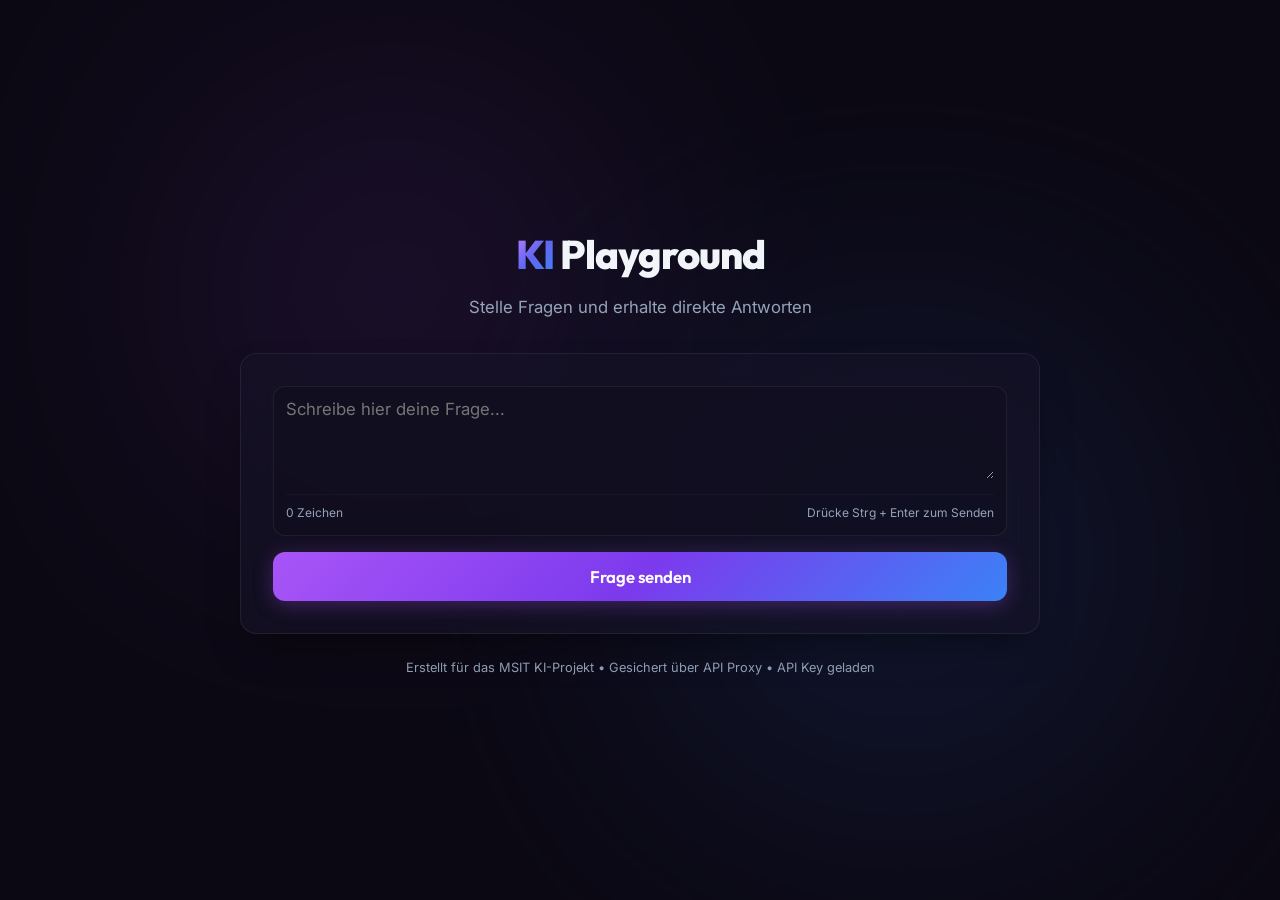
==== public/index.html @ 4498204d "ADDED: Base functionality made by AntiGravity REMOVED: Game Design Document" ====
<!DOCTYPE html>
<html lang="de">
<head>
    <meta charset="UTF-8">
    <meta name="viewport" content="width=device-width, initial-scale=1.0">
    <title>KI Playground</title>
    <!-- Google Fonts: Outfit (headings) & Inter (UI/Body) -->
    <link rel="preconnect" href="https://fonts.googleapis.com">
    <link rel="preconnect" href="https://fonts.gstatic.com" crossorigin>
    <link href="https://fonts.googleapis.com/css2?family=Inter:wght@300;400;500;600&family=Outfit:wght@400;600;700;800&display=swap" rel="stylesheet">
    <link rel="stylesheet" href="style.css">
</head>
<body>
    <div class="background-glow glow-1"></div>
    <div class="background-glow glow-2"></div>

    <div class="container">
        <header>
            <div class="logo">
                <span class="gradient-text">KI</span> Playground
            </div>
            <p class="subtitle">Stelle Fragen und erhalte direkte Antworten</p>
        </header>

        <main class="playground-card">
            <!-- Question Form -->
            <form id="question-form">
                <div class="textarea-wrapper">
                    <textarea 
                        id="question-input" 
                        placeholder="Schreibe hier deine Frage..." 
                        rows="3" 
                        required
                    ></textarea>
                    <div class="textarea-footer">
                        <span id="char-counter">0 Zeichen</span>
                        <span class="shortcut-hint">Drücke Strg + Enter zum Senden</span>
                    </div>
                </div>

                <button type="submit" id="submit-btn" class="primary-btn">
                    <span class="btn-text">Frage senden</span>
                    <div class="spinner hidden"></div>
                </button>
            </form>

            <!-- Results Panel -->
            <div id="result-container" class="result-container hidden">
                <div class="result-header">
                    <h3>Antwort:</h3>
                    <div class="result-actions">
                        <button id="copy-btn" class="action-btn" title="Antwort kopieren">
                            <svg xmlns="http://www.w3.org/2000/svg" width="16" height="16" fill="currentColor" viewBox="0 0 16 16">
                                <path d="M4 1.5H3a2 2 0 0 0-2 2V14a2 2 0 0 0 2 2h10a2 2 0 0 0 2-2V3.5a2 2 0 0 0-2-2h-1v1h1a1 1 0 0 1 1 1V14a1 1 0 0 1-1 1H3a1 1 0 0 1-1-1V3.5a1 1 0 0 1 1-1h1v-1z"/>
                                <path d="M9.5 1a.5.5 0 0 1 .5.5v1a.5.5 0 0 1-.5.5h-3a.5.5 0 0 1-.5-.5v-1a.5.5 0 0 1 .5-.5h3zm-3-1A1.5 1.5 0 0 0 5 1.5v1A1.5 1.5 0 0 0 6.5 4h3A1.5 1.5 0 0 0 11 2.5v-1A1.5 1.5 0 0 0 9.5 0h-3z"/>
                            </svg>
                            Kopieren
                        </button>
                    </div>
                </div>
                <div class="result-body">
                    <div id="response-content" class="response-content"></div>
                </div>
            </div>

            <!-- Error Panel -->
            <div id="error-container" class="error-container hidden">
                <div class="error-header">
                    <svg xmlns="http://www.w3.org/2000/svg" width="20" height="20" fill="currentColor" viewBox="0 0 16 16">
                        <path d="M8 15A7 7 0 1 1 8 1a7 7 0 0 1 0 14zm0 1A8 8 0 1 0 8 0a8 8 0 0 0 0 16z"/>
                        <path d="M7.002 11a1 1 0 1 1 2 0 1 1 0 0 1-2 0zM7.1 4.995a.905.905 0 1 1 1.8 0l-.35 3.507a.552.552 0 0 1-1.1 0L7.1 4.995z"/>
                    </svg>
                    <span>Fehler aufgetreten</span>
                </div>
                <div id="error-message" class="error-message"></div>
                <div id="error-suggestion" class="error-suggestion"></div>
            </div>
        </main>

        <footer>
            <p>Erstellt für das MSIT KI-Projekt &bull; Gesichert über API Proxy &bull; API Key geladen</p>
        </footer>
    </div>

    <script src="app.js"></script>
</body>
</html>
---- public/style.css ----
/* CSS Variables for Premium Design Tokens */
:root {
    --bg-primary: #0b0813;
    --card-bg: rgba(22, 19, 39, 0.65);
    --card-border: rgba(255, 255, 255, 0.07);
    --text-primary: #f1f5f9;
    --text-secondary: #94a3b8;
    --accent-purple: #a855f7;
    --accent-blue: #3b82f6;
    --accent-glow: rgba(168, 85, 247, 0.4);
    --accent-error: #ef4444;
    --accent-success: #10b981;
    --radius-lg: 16px;
    --radius-md: 12px;
    --font-sans: 'Inter', system-ui, -apple-system, sans-serif;
    --font-display: 'Outfit', sans-serif;
    --transition-smooth: all 0.3s cubic-bezier(0.4, 0, 0.2, 1);
}

/* Reset and Core Layout */
* {
    box-sizing: border-box;
    margin: 0;
    padding: 0;
}

body {
    background-color: var(--bg-primary);
    color: var(--text-primary);
    font-family: var(--font-sans);
    line-height: 1.6;
    min-height: 100vh;
    display: flex;
    justify-content: center;
    align-items: center;
    position: relative;
    overflow-x: hidden;
    padding: 20px;
}

/* Futuristic background glows */
.background-glow {
    position: absolute;
    border-radius: 50%;
    filter: blur(140px);
    z-index: 0;
    pointer-events: none;
}

.glow-1 {
    width: 400px;
    height: 400px;
    background: radial-gradient(circle, var(--accent-purple) 0%, rgba(139, 92, 246, 0.1) 70%);
    top: 10%;
    left: 15%;
    opacity: 0.4;
}

.glow-2 {
    width: 500px;
    height: 500px;
    background: radial-gradient(circle, var(--accent-blue) 0%, rgba(59, 130, 246, 0.1) 70%);
    bottom: 10%;
    right: 10%;
    opacity: 0.35;
}

/* Container */
.container {
    width: 100%;
    max-width: 800px;
    z-index: 1;
    display: flex;
    flex-direction: column;
    gap: 24px;
}

/* Header Styles */
header {
    text-align: center;
    margin-bottom: 8px;
}

.logo {
    font-family: var(--font-display);
    font-size: 2.5rem;
    font-weight: 800;
    letter-spacing: -0.025em;
    color: var(--text-primary);
    margin-bottom: 8px;
}

.gradient-text {
    background: linear-gradient(135deg, #c084fc 0%, #6366f1 50%, #3b82f6 100%);
    -webkit-background-clip: text;
    -webkit-text-fill-color: transparent;
    background-clip: text;
}

.subtitle {
    color: var(--text-secondary);
    font-size: 1.05rem;
    font-weight: 400;
}

/* Premium Glassmorphic Card */
.playground-card {
    background: var(--card-bg);
    backdrop-filter: blur(16px);
    -webkit-backdrop-filter: blur(16px);
    border: 1px solid var(--card-border);
    border-radius: var(--radius-lg);
    padding: 32px;
    box-shadow: 0 20px 40px -15px rgba(0, 0, 0, 0.5);
    display: flex;
    flex-direction: column;
    gap: 24px;
    transition: var(--transition-smooth);
}

.playground-card:hover {
    border-color: rgba(255, 255, 255, 0.12);
    box-shadow: 0 25px 50px -12px rgba(0, 0, 0, 0.6), 0 0 40px -5px rgba(168, 85, 247, 0.1);
}

/* Config / Model Selector */
.config-panel {
    display: flex;
    justify-content: flex-start;
    align-items: center;
    border-bottom: 1px solid rgba(255, 255, 255, 0.06);
    padding-bottom: 16px;
}

.input-group {
    display: flex;
    align-items: center;
    gap: 12px;
}

.input-group label {
    font-family: var(--font-display);
    font-size: 0.9rem;
    font-weight: 600;
    color: var(--text-secondary);
    letter-spacing: 0.05em;
    text-transform: uppercase;
}

.custom-select {
    background: rgba(15, 12, 28, 0.8);
    border: 1px solid var(--card-border);
    color: var(--text-primary);
    padding: 8px 16px;
    border-radius: 8px;
    outline: none;
    font-family: var(--font-sans);
    font-size: 0.9rem;
    cursor: pointer;
    transition: var(--transition-smooth);
}

.custom-select:focus {
    border-color: var(--accent-purple);
    box-shadow: 0 0 10px rgba(168, 85, 247, 0.25);
}

/* Form Styles */
#question-form {
    display: flex;
    flex-direction: column;
    gap: 16px;
}

.textarea-wrapper {
    background: rgba(15, 12, 28, 0.5);
    border: 1px solid var(--card-border);
    border-radius: var(--radius-md);
    padding: 12px;
    transition: var(--transition-smooth);
}

.textarea-wrapper:focus-within {
    border-color: var(--accent-purple);
    box-shadow: 0 0 15px rgba(168, 85, 247, 0.2);
    background: rgba(15, 12, 28, 0.7);
}

textarea {
    width: 100%;
    background: transparent;
    border: none;
    outline: none;
    color: var(--text-primary);
    font-family: var(--font-sans);
    font-size: 1.05rem;
    resize: vertical;
    min-height: 80px;
    max-height: 300px;
}

.textarea-footer {
    display: flex;
    justify-content: space-between;
    align-items: center;
    margin-top: 8px;
    font-size: 0.75rem;
    color: var(--text-secondary);
    border-top: 1px solid rgba(255, 255, 255, 0.03);
    padding-top: 8px;
}

/* Buttons */
.primary-btn {
    background: linear-gradient(135deg, var(--accent-purple) 0%, #7c3aed 50%, var(--accent-blue) 100%);
    border: none;
    border-radius: var(--radius-md);
    color: #ffffff;
    font-family: var(--font-display);
    font-size: 1.05rem;
    font-weight: 600;
    padding: 14px 28px;
    cursor: pointer;
    display: flex;
    justify-content: center;
    align-items: center;
    gap: 10px;
    position: relative;
    overflow: hidden;
    box-shadow: 0 4px 20px rgba(168, 85, 247, 0.3);
    transition: var(--transition-smooth);
}

.primary-btn::before {
    content: '';
    position: absolute;
    top: 0;
    left: -100%;
    width: 100%;
    height: 100%;
    background: linear-gradient(90deg, transparent, rgba(255, 255, 255, 0.15), transparent);
    transition: 0.5s;
}

.primary-btn:hover {
    transform: translateY(-2px);
    box-shadow: 0 8px 25px var(--accent-glow);
}

.primary-btn:hover::before {
    left: 100%;
}

.primary-btn:active {
    transform: translateY(0);
}

.primary-btn:disabled {
    background: rgba(255, 255, 255, 0.05);
    color: var(--text-secondary);
    cursor: not-allowed;
    transform: none;
    box-shadow: none;
}

/* Spinner */
.spinner {
    width: 20px;
    height: 20px;
    border: 2px solid rgba(255, 255, 255, 0.3);
    border-top-color: #ffffff;
    border-radius: 50%;
    animation: spin 0.8s linear infinite;
}

@keyframes spin {
    to { transform: rotate(360deg); }
}

.hidden {
    display: none !important;
}

/* Result Container */
.result-container {
    background: rgba(15, 12, 28, 0.6);
    border: 1px solid rgba(168, 85, 247, 0.2);
    border-radius: var(--radius-md);
    padding: 24px;
    display: flex;
    flex-direction: column;
    gap: 16px;
    animation: fadeIn 0.4s cubic-bezier(0.16, 1, 0.3, 1);
    box-shadow: inset 0 2px 4px rgba(0, 0, 0, 0.2);
}

.result-header {
    display: flex;
    justify-content: space-between;
    align-items: center;
    border-bottom: 1px solid rgba(255, 255, 255, 0.06);
    padding-bottom: 12px;
}

.result-header h3 {
    font-family: var(--font-display);
    font-size: 1.1rem;
    font-weight: 600;
    color: var(--accent-purple);
}

.action-btn {
    background: rgba(255, 255, 255, 0.04);
    border: 1px solid rgba(255, 255, 255, 0.08);
    color: var(--text-primary);
    padding: 6px 12px;
    border-radius: 6px;
    font-size: 0.85rem;
    font-weight: 500;
    cursor: pointer;
    display: flex;
    align-items: center;
    gap: 6px;
    transition: var(--transition-smooth);
}

.action-btn:hover {
    background: rgba(255, 255, 255, 0.1);
    border-color: rgba(255, 255, 255, 0.2);
}

.action-btn.success {
    background: rgba(16, 185, 129, 0.15);
    border-color: var(--accent-success);
    color: var(--accent-success);
}

.response-content {
    color: var(--text-primary);
    font-size: 1.05rem;
    line-height: 1.7;
    white-space: pre-wrap;
}

/* Markdown styling embedded in responses */
.response-content code {
    background: rgba(0, 0, 0, 0.4);
    font-family: 'Consolas', 'Courier New', Courier, monospace;
    font-size: 0.9em;
    padding: 2px 6px;
    border-radius: 4px;
    border: 1px solid rgba(255, 255, 255, 0.05);
}

.response-content pre {
    background: #05030a;
    border: 1px solid rgba(255, 255, 255, 0.06);
    border-radius: 8px;
    padding: 16px;
    overflow-x: auto;
    margin: 12px 0;
}

.response-content pre code {
    background: transparent;
    border: none;
    padding: 0;
    font-size: 0.85rem;
}

.response-content h1, .response-content h2, .response-content h3 {
    margin-top: 16px;
    margin-bottom: 8px;
    color: #ffffff;
    font-family: var(--font-display);
}

.response-content ul, .response-content ol {
    margin-left: 20px;
    margin-bottom: 12px;
}

/* Error Container */
.error-container {
    background: rgba(239, 68, 68, 0.07);
    border: 1px solid rgba(239, 68, 68, 0.25);
    border-radius: var(--radius-md);
    padding: 20px;
    display: flex;
    flex-direction: column;
    gap: 8px;
    animation: fadeIn 0.4s cubic-bezier(0.16, 1, 0.3, 1);
}

.error-header {
    display: flex;
    align-items: center;
    gap: 8px;
    color: var(--accent-error);
    font-weight: 600;
    font-size: 0.95rem;
}

.error-message {
    color: #fda4af;
    font-size: 0.95rem;
}

.error-suggestion {
    font-size: 0.85rem;
    color: var(--text-secondary);
    border-top: 1px solid rgba(239, 68, 68, 0.15);
    padding-top: 8px;
    margin-top: 4px;
}

.error-suggestion strong {
    color: var(--text-primary);
}

/* Footer Styling */
footer {
    text-align: center;
    font-size: 0.8rem;
    color: var(--text-secondary);
}

/* Keyframes */
@keyframes fadeIn {
    from {
        opacity: 0;
        transform: translateY(6px);
    }
    to {
        opacity: 1;
        transform: translateY(0);
    }
}

/* Responsive adjustments */
@media (max-width: 640px) {
    .playground-card {
        padding: 20px;
    }
    
    .logo {
        font-size: 2rem;
    }
    
    .config-panel {
        flex-direction: column;
        align-items: flex-start;
        gap: 12px;
    }
}
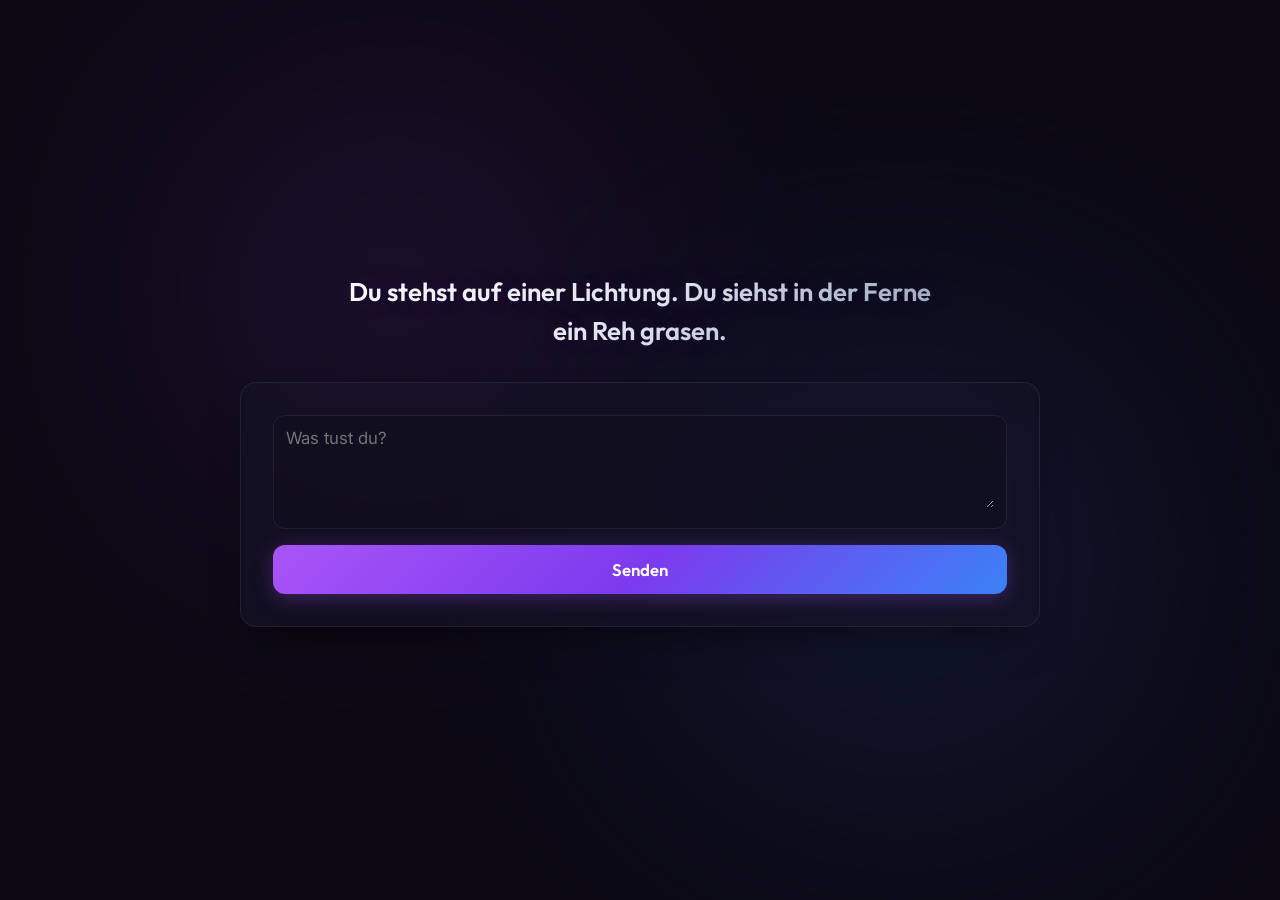
==== commit 28efa481: "CHANGED: GUI as final" ====
--- a/public/index.html
+++ b/public/index.html
@@ -1,45 +1,40 @@
 <!DOCTYPE html>
 <html lang="de">
+
 <head>
     <meta charset="UTF-8">
     <meta name="viewport" content="width=device-width, initial-scale=1.0">
-    <title>KI Playground</title>
+    <title>NoPenNoPaper</title>
     <!-- Google Fonts: Outfit (headings) & Inter (UI/Body) -->
     <link rel="preconnect" href="https://fonts.googleapis.com">
     <link rel="preconnect" href="https://fonts.gstatic.com" crossorigin>
-    <link href="https://fonts.googleapis.com/css2?family=Inter:wght@300;400;500;600&family=Outfit:wght@400;600;700;800&display=swap" rel="stylesheet">
+    <link
+        href="https://fonts.googleapis.com/css2?family=Inter:wght@300;400;500;600&family=Outfit:wght@400;600;700;800&display=swap"
+        rel="stylesheet">
     <link rel="stylesheet" href="style.css">
 </head>
+
 <body>
     <div class="background-glow glow-1"></div>
     <div class="background-glow glow-2"></div>
 
     <div class="container">
         <header>
-            <div class="logo">
-                <span class="gradient-text">KI</span> Playground
-            </div>
-            <p class="subtitle">Stelle Fragen und erhalte direkte Antworten</p>
+            <p class="story-intro">Du stehst auf einer Lichtung. Du siehst in der Ferne ein Reh grasen.</p>
         </header>
 
+
+
         <main class="playground-card">
+            <!-- KI Chat -->
             <!-- Question Form -->
             <form id="question-form">
                 <div class="textarea-wrapper">
-                    <textarea 
-                        id="question-input" 
-                        placeholder="Schreibe hier deine Frage..." 
-                        rows="3" 
-                        required
-                    ></textarea>
-                    <div class="textarea-footer">
-                        <span id="char-counter">0 Zeichen</span>
-                        <span class="shortcut-hint">Drücke Strg + Enter zum Senden</span>
-                    </div>
+                    <textarea id="question-input" placeholder="Was tust du?" rows="3" required></textarea>
                 </div>
 
                 <button type="submit" id="submit-btn" class="primary-btn">
-                    <span class="btn-text">Frage senden</span>
+                    <span class="btn-text">Senden</span>
                     <div class="spinner hidden"></div>
                 </button>
             </form>
@@ -50,9 +45,12 @@
                     <h3>Antwort:</h3>
                     <div class="result-actions">
                         <button id="copy-btn" class="action-btn" title="Antwort kopieren">
-                            <svg xmlns="http://www.w3.org/2000/svg" width="16" height="16" fill="currentColor" viewBox="0 0 16 16">
-                                <path d="M4 1.5H3a2 2 0 0 0-2 2V14a2 2 0 0 0 2 2h10a2 2 0 0 0 2-2V3.5a2 2 0 0 0-2-2h-1v1h1a1 1 0 0 1 1 1V14a1 1 0 0 1-1 1H3a1 1 0 0 1-1-1V3.5a1 1 0 0 1 1-1h1v-1z"/>
-                                <path d="M9.5 1a.5.5 0 0 1 .5.5v1a.5.5 0 0 1-.5.5h-3a.5.5 0 0 1-.5-.5v-1a.5.5 0 0 1 .5-.5h3zm-3-1A1.5 1.5 0 0 0 5 1.5v1A1.5 1.5 0 0 0 6.5 4h3A1.5 1.5 0 0 0 11 2.5v-1A1.5 1.5 0 0 0 9.5 0h-3z"/>
+                            <svg xmlns="http://www.w3.org/2000/svg" width="16" height="16" fill="currentColor"
+                                viewBox="0 0 16 16">
+                                <path
+                                    d="M4 1.5H3a2 2 0 0 0-2 2V14a2 2 0 0 0 2 2h10a2 2 0 0 0 2-2V3.5a2 2 0 0 0-2-2h-1v1h1a1 1 0 0 1 1 1V14a1 1 0 0 1-1 1H3a1 1 0 0 1-1-1V3.5a1 1 0 0 1 1-1h1v-1z" />
+                                <path
+                                    d="M9.5 1a.5.5 0 0 1 .5.5v1a.5.5 0 0 1-.5.5h-3a.5.5 0 0 1-.5-.5v-1a.5.5 0 0 1 .5-.5h3zm-3-1A1.5 1.5 0 0 0 5 1.5v1A1.5 1.5 0 0 0 6.5 4h3A1.5 1.5 0 0 0 11 2.5v-1A1.5 1.5 0 0 0 9.5 0h-3z" />
                             </svg>
                             Kopieren
                         </button>
@@ -66,22 +64,23 @@
             <!-- Error Panel -->
             <div id="error-container" class="error-container hidden">
                 <div class="error-header">
-                    <svg xmlns="http://www.w3.org/2000/svg" width="20" height="20" fill="currentColor" viewBox="0 0 16 16">
-                        <path d="M8 15A7 7 0 1 1 8 1a7 7 0 0 1 0 14zm0 1A8 8 0 1 0 8 0a8 8 0 0 0 0 16z"/>
-                        <path d="M7.002 11a1 1 0 1 1 2 0 1 1 0 0 1-2 0zM7.1 4.995a.905.905 0 1 1 1.8 0l-.35 3.507a.552.552 0 0 1-1.1 0L7.1 4.995z"/>
+                    <svg xmlns="http://www.w3.org/2000/svg" width="20" height="20" fill="currentColor"
+                        viewBox="0 0 16 16">
+                        <path d="M8 15A7 7 0 1 1 8 1a7 7 0 0 1 0 14zm0 1A8 8 0 1 0 8 0a8 8 0 0 0 0 16z" />
+                        <path
+                            d="M7.002 11a1 1 0 1 1 2 0 1 1 0 0 1-2 0zM7.1 4.995a.905.905 0 1 1 1.8 0l-.35 3.507a.552.552 0 0 1-1.1 0L7.1 4.995z" />
                     </svg>
                     <span>Fehler aufgetreten</span>
                 </div>
                 <div id="error-message" class="error-message"></div>
                 <div id="error-suggestion" class="error-suggestion"></div>
             </div>
+
+
         </main>
-
-        <footer>
-            <p>Erstellt für das MSIT KI-Projekt &bull; Gesichert über API Proxy &bull; API Key geladen</p>
-        </footer>
     </div>
 
     <script src="app.js"></script>
 </body>
-</html>
+
+</html>
--- a/public/style.css
+++ b/public/style.css
@@ -81,26 +81,19 @@
     margin-bottom: 8px;
 }
 
-.logo {
+.story-intro {
     font-family: var(--font-display);
-    font-size: 2.5rem;
-    font-weight: 800;
-    letter-spacing: -0.025em;
-    color: var(--text-primary);
-    margin-bottom: 8px;
-}
-
-.gradient-text {
-    background: linear-gradient(135deg, #c084fc 0%, #6366f1 50%, #3b82f6 100%);
+    font-size: 1.6rem;
+    font-weight: 600;
+    line-height: 1.5;
+    max-width: 600px;
+    margin: 0 auto;
+    background: linear-gradient(135deg, #ffffff 0%, #e2e8f0 50%, #94a3b8 100%);
     -webkit-background-clip: text;
     -webkit-text-fill-color: transparent;
     background-clip: text;
-}
-
-.subtitle {
-    color: var(--text-secondary);
-    font-size: 1.05rem;
-    font-weight: 400;
+    text-shadow: 0 0 30px rgba(168, 85, 247, 0.2);
+    animation: fadeIn 0.8s cubic-bezier(0.16, 1, 0.3, 1);
 }
 
 /* Premium Glassmorphic Card */
@@ -442,14 +435,4 @@
     .playground-card {
         padding: 20px;
     }
-    
-    .logo {
-        font-size: 2rem;
-    }
-    
-    .config-panel {
-        flex-direction: column;
-        align-items: flex-start;
-        gap: 12px;
-    }
-}
+}
